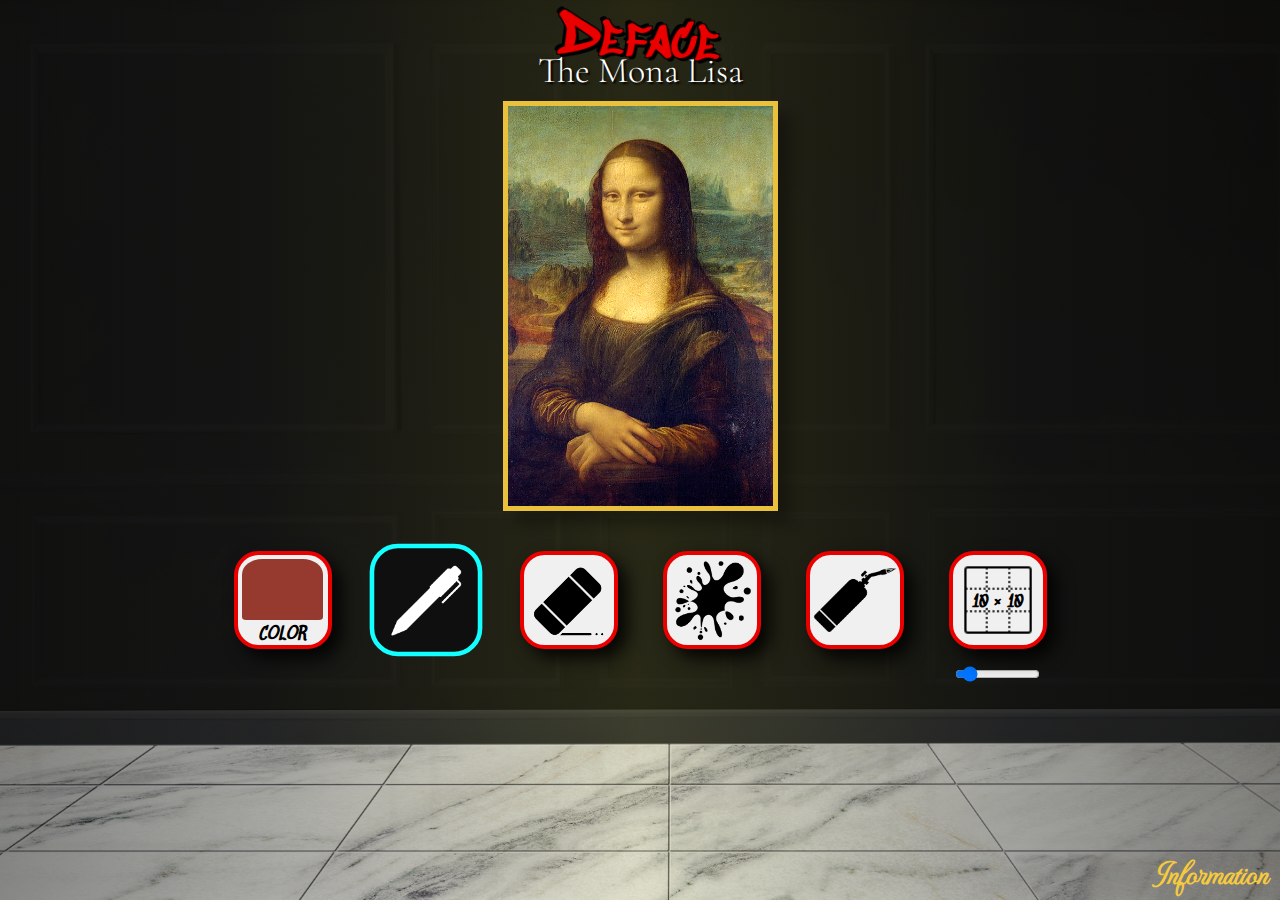
==== etch-a-sketch/index.html @ 290bf5e1 "adjust and restyle mona lisa and tool icons for responsivess" ====
<!DOCTYPE html>
<html lang="en">
<head>
    <meta charset="UTF-8">
    <meta http-equiv="X-UA-Compatible" content="IE=edge">
    <meta name="viewport" content="width=device-width, initial-scale=1.0">
    <title>Deface the Mona Lisa</title>
    <script src = "index.js" defer></script>
    <link rel="stylesheet" href="style.css">
    <link rel="preconnect" href="https://fonts.googleapis.com">
    <link rel="preconnect" href="https://fonts.gstatic.com" crossorigin>
    <link href="https://fonts.googleapis.com/css2?family=MonteCarlo&display=swap" rel="stylesheet">
    <link href="https://fonts.googleapis.com/css2?family=Cormorant+Garamond&family=MonteCarlo&display=swap" rel="stylesheet">
    <link href="https://fonts.googleapis.com/css2?family=Sedgwick+Ave+Display&display=swap" rel="stylesheet">
    <link href="https://fonts.googleapis.com/css2?family=Sedgwick+Ave&display=swap" rel="stylesheet">

</head>

<body>

   
        

    <div id="flex-container">
        
        <header>
            <p id="deface">Deface</p>
            <p id="mona-lisa-title">The Mona Lisa</p>
        </header>

        

            


            <div id="mona-lisa-container" draggable="false">

                <img id="mona-lisa" src="images/mona-lisa.jpg" draggable="false"/>

                <div id="grid" draggable="false"></div>

                <canvas id="canvas"></canvas>  

                <svg>

                    <filter id="wavy">

                        <feTurbulence 
                            x="0" 
                            y="0"
                            basefrequency="0.2"
                            numOctaves="4">
                        
                            <animate
                                attributeName="baseFrequency"
                                dur="30s"
                                values="0.02; 0.005; 0.02"
                                repeatCount="indefinite">
                            
                        </feTurbulence>

                            <feDisplacementMap in="SourceGraphic" scale="30">

                    </filter>

                </svg>

            </div>

            <div id="toolbox">

                <div id="swatch" class="button unselected">

                    <input type="color" id="color-picker" value="#963A2F"></input>

                    <div class="info">
                        <h2 id="hex">COLOR</h2>
                    </div>

                </div>

                <div id="pen-button" class="button selected">

                    <img id="pen" src="images/pen-icon.png">

                </div>

                <div id="eraser-button" class="button unselected">

                    <img id="eraser" src="images/eraser-black.png">

                </div>

                <div id="splatter-button" class="button unselected">

                    <img id="splatter" src="images/splash.png">

                </div>

                <div id="blowtorch-button" class="button unselected">

                    <img id="blowtorch" src="images/blowtorch-icon.png">

                </div>

               

                <div id="grid-options-container">

                    <div id="grid-button-wrapper" class="button unselected">

                        <img id="grid-button" src="images/grid-icon.png">

                        <p id="square-count"></p>

                    <!-- <h2>GRID OFF</h2> -->

                    </div>

                    <input type="range" id="slider" min="1" max="1000" value="100"></input> 

                </div>

            

            </div>

       

    </div>

    <div id="site-info-wrapper">

        <p id="site-info">Information</p>

    </div>
    
    
</body>

</html>
---- etch-a-sketch/style.css ----
@import url('https://fonts.googleapis.com/css2?family=MonteCarlo&display=swap');
@import url('https://fonts.googleapis.com/css2?family=Cormorant+Garamond&family=MonteCarlo&display=swap');

@font-face {
    font-family: 'a Attack Graffiti';
    src: url('fonts/aAttackGraffiti.eot');
    src: url('fonts/aAttackGraffiti.eot?#iefix') format('embedded-opentype'),
         url('fonts/aAttackGraffiti.woff2') format('woff2'),
         url('fonts/aAttackGraffiti.woff') format('woff'),
         url('fonts/aAttackGraffiti.ttf')  format('truetype'),
         url('fonts/aAttackGraffiti.svg#a Attack Graffiti') format('svg');
}

@import url('https://fonts.googleapis.com/css2?family=Sedgwick+Ave+Display&display=swap');

@import url('https://fonts.googleapis.com/css2?family=Sedgwick+Ave&display=swap');


html, body {
    width: 100%;
    height: 100%;
    margin: 0px;
    padding: 0px;
    background-image: linear-gradient(
        to right, 
        rgba(0, 0, 0, 0.4) 0%,
        rgba(0, 0, 0, 0.25) 20%, 
        rgba(241, 237, 0, 0.07) 50%,
        rgba(0, 0, 0, 0.25) 80%,
        rgba(0, 0, 0, 0.4) 100%),
        url("images/black-wall.jpg");
    background-repeat: no-repeat;
    background-size: cover;
    overflow: hidden;
}

#flex-container {
    display: flex;
    flex-direction: column;
    justify-content: space-between;
    align-items: center;
}

header {
    flex: 0 1 auto; 
}

#deface {
    position: relative;
    font-family: 'Sedgwick Ave Display', cursive;
    font-size: clamp(2.5em, 6vmin, 7vmin);
    margin: 4% auto -13.5% auto;
    text-align: center;
    z-index: 1;
    transform: rotate(3deg);
    color: #eb0000;
    text-shadow:
    3px 3px 0 rgb(0, 0, 0),
    -3px -3px 0 rgb(0, 0, 0),
     -1px -1px 0 rgb(0, 0, 0),
      1px -1px 0 rgb(0, 0, 0),
      -1px 1px 0 rgb(0, 0, 0),
       1px 1px 0 rgb(0, 0, 0);
 
}

#mona-lisa-title {
    position: relative;
    font-family: 'Cormorant Garamond', serif;
    font-size: clamp(2em, 4vmin, 5vmin);
    color: white;
    text-align: center;
    font-weight: 300;
    margin: 0 auto 0 auto;
    text-shadow: 2px 2px 2px black;
    z-index: 0;
}

#main-content {
    display: flex;
    justify-content: center;
    align-items: center;
    flex-wrap: wrap-reverse;
}

.button {
    position: relative;
    width: 10vmin;
    height: 10vmin;
    margin: 2.5vmin;
    border-radius: 25%;
    border: 4px solid #eb0000;
    background-color :rgb(240, 240, 240);
    background-image: url("https://www.transparenttextures.com/patterns/brick-wall.png");
    overflow: hidden;
}

.button:hover {
    scale: 1.15;
}

.unselected {
    box-shadow: 1vmin 1vmin 2vmin rgba(0, 0, 0, 0.9);
}

.selected {
    filter: invert(100%);
    scale: 1.15;
   
}



#swatch {
    display: flex;
    flex-direction: column;
    justify-content: space-between;
}



#swatch h1 {
    margin: 0;
}

#swatch h2 {
    margin: 0;
}

#swatch .info {
    text-align: center;
    font-family: 'Sedgwick Ave', cursive;
    font-size: 1.3vmin;
    font-weight: 600;
    
}

input[type="color"] {
    appearance: none;
    background: none;
    width: 94%;
    height: 84%;
    padding: 0;
    outline: none;
    -webkit-appearance: none;
    border: none;
    margin: auto auto 0 auto;

    
}

input[type="color"]::-webkit-color-swatch {
    border: 4px solid transparent;
    border-radius: 25% 25% 5% 5%;
    padding: 0;
}

input[type="color"]::-moz-color-swatch {
    border: 4px solid transparent;
    border-radius: 25% 25% 3% 3%;
    padding: 0;
}

#toolbox {
    display: flex;
    width: 100%;
    justify-content: center;
    align-items: flex-start;
    flex-wrap: wrap;
    margin: 1vmin;
}

#grid-options-container {
    display: flex;
    flex-direction: column;
    align-items: center;
}

.grid-icon {
    
}




#splatter, #blowtorch, #eraser, #pen {
    width: 100%;
    height: 100%;
}

#grid-button {
    width: 100%;
}

#grid-button-wrapper {
    position: relative;
}


/*.icon:hover {
    scale: 1.1;
    background: rgb(250, 250, 250);
} */

#square-count {
    position: absolute;
    font-family: 'Sedgwick Ave', cursive;
    font-size: 1.8vmin;
    font-weight: 600;
    color: black;
    top: 50%;
    left: 50%;
    transform: translate(-50%, -40%);  
    margin: 0;
    white-space: nowrap;
    pointer-events: none;
}

#grid-icon-wrapper h2 {
    position: absolute;
    color: black;
    top: 98%;
    left: 50%;
    transform: translate(-50%, -50%);  
    margin: 0;
    font-weight: normal;
    white-space: nowrap;
}

#slider {
    width: 60%;
    margin-top: -4%;
}

#mona-lisa-container {
    position: relative;
    
    max-width: 275px;
    min-width: 230px;
    
    height: auto;
    user-select: none;
    margin: 1vmin;
    
    box-shadow: .8em .8em .8em rgba(0, 0, 0, 0.3);
    overflow: hidden;
    box-sizing: border-box;
    --size: 77vh;
    --s: calc(var(--size) / 6);
    --bor: calc(var(--size) / 60);
    --boxShadow: calc(var(--size) / 10);
    --left: 50%;
    --right: 50%;
    --top: 50%;
    --bottom: 50%;
    cursor: var(--cursor);
}

#mona-lisa-canvas {
    position: absolute;
    top: 0;
    width: 100%;
    height: 100%;
}

canvas {
    position: fixed;
    left: 0;
    right: 0;
    top: 0;
    bottom: 0;
}

#mona-lisa {
    width: 100%;
    height: 100%;
    display: block;
    user-select: none;
    outline: 5px solid #d4af37;
    outline-offset: -5px;
    filter: brightness(110%);
}

#grid {
    position: absolute;
    top: 0;
    width: 100%;
    height: 100%;
    display: flex;
    flex-wrap: wrap;
    user-select: none;
}

.square {
   
    flex: 1 1 auto;
    border: 1px none rgba(0, 0, 0, 0.3);
    box-sizing: border-box;
    user-select: none;
    border-style: dashed;   
}

.circle {
    position: absolute;
    transform:translate(-50%, -50%);
    left: 49%;
    top: 50%;
    width: 108%;
    height: 106%;
    filter: url(#wavy) blur(.75px);
    overflow: hidden;
}

.circle:before,
.circle:after {
    content: "";
    position: absolute;
    left: var(--left);
    right: var(--right);
    top: var(--top);
    bottom: var(--bottom);
    border: var(--bor) solid rgb(249, 249, 255);
    border-radius: 50%;
    animation: burn 10s ease-in forwards;
}

@keyframes burn {
    0%   {
          left: var(--left);
          right: var(--right);
          top: var(--top);
          bottom: var(--bottom);
          border-radius: 50%;
    }
    70%  {left: 0px;
          right: 0px;
          border-radius: 40%;}
     90% {border-radius: 20%}
    100% {top: 0px;
          left: 0px;
          right: 0px;
          bottom: 0px;
          border-radius: 5%;
          border-width: calc(var(--bor)/2);
    }
}

#site-info-wrapper {
    position: absolute;
    display: block;
    right: 0;
    bottom: 0;
    font-family: 'MonteCarlo', cursive;
    color: #f5ca3e;
    font-size: 2.5vmax;
    font-weight: 600;
    width: auto;
    height: fit-content;
    
}

#site-info {
    margin: 0;
    padding-right: 1vw;
}

/*@keyframes burn {
    0%   {top: 0%;
          left: 0%;
          right: 100%; 
          bottom: 100%;
          border-radius: 50%;
    }
    50%  {
          top:  20%;
          left: 0%;
          right: 0%; 
          bottom: 20%;
          border-radius: 35%;
    }
    75%  {
          top:  0%;
          left: 0%;
          right: 0%; 
          bottom: 0%;
          border-radius: 25%;
    }
    99%  {border: var(--bor) solid rgb(249, 249, 255);}
    100% {
          border: var(--bor) solid rgba(249, 249, 255, 0);
          border-radius: 5%;}
}

*/

.circle:before {
    box-shadow: 0 0 var(--boxShadow) rgb(255, 72, 0), inset 0 0 var(--boxShadow) rgb(223, 0, 0);
    background: rgba(0, 0, 0, 0.77);
    
}

.circle:after {
    box-shadow: 0 0 calc(var(--bor)/2) rgb(255, 60, 0), inset 0 0 var(--bor) rgb(255, 176, 112);
    background-image: url(images/fire.png);
    background-repeat: no-repeat;
    background-size: 115%;
    background-position-x: 50%;
    background-position-y: 50%;
}

svg {
    width: 0;
    height: 0;
    display: block;
}
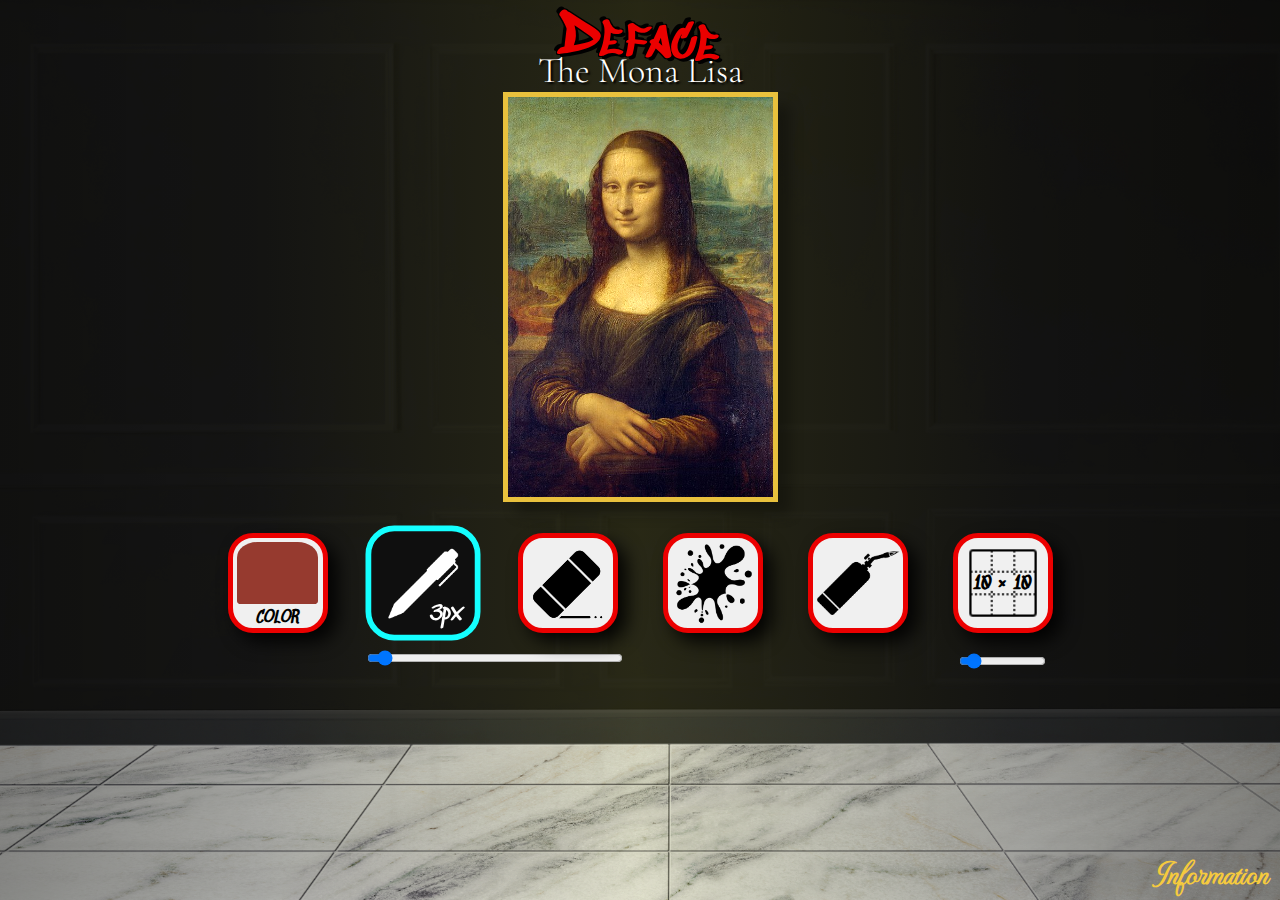
==== commit 1610a204: "add stroke width text and program slider" ====
--- a/etch-a-sketch/index.html
+++ b/etch-a-sketch/index.html
@@ -79,15 +79,23 @@
 
                 </div>
 
-                <div id="pen-button" class="button selected">
+                <div id="pen-and-eraser-container">
 
-                    <img id="pen" src="images/pen-icon.png">
+                    <div id = "pen-and-eraser-wrapper">
 
-                </div>
+                        <div id="pen-button" class="button selected">
+                            <img id="pen" src="images/pen-icon.png">
+                            <p id="pen-width-text"></p>
+                        </div>
 
-                <div id="eraser-button" class="button unselected">
+                        <div id="eraser-button" class="button unselected">
+                            <img id="eraser" src="images/eraser-black.png">
+                            <p id="eraser-width-text"></p>
+                        </div>
 
-                    <img id="eraser" src="images/eraser-black.png">
+                    </div>
+
+                    <input type="range" id="width-slider" class="slider" min="1" max="50" value="3"></input>
 
                 </div>
 
@@ -117,7 +125,7 @@
 
                     </div>
 
-                    <input type="range" id="slider" min="1" max="1000" value="100"></input> 
+                    <input type="range" id="grid-slider" class="slider" min="1" max="1000" value="100"></input> 
 
                 </div>
 
--- a/etch-a-sketch/style.css
+++ b/etch-a-sketch/style.css
@@ -32,6 +32,7 @@
     background-repeat: no-repeat;
     background-size: cover;
     overflow: hidden;
+    background-position: 0 50%;
 }
 
 #flex-container {
@@ -89,7 +90,7 @@
     height: 10vmin;
     margin: 2.5vmin;
     border-radius: 25%;
-    border: 4px solid #eb0000;
+    border: .6vmin solid #eb0000;
     background-color :rgb(240, 240, 240);
     background-image: url("https://www.transparenttextures.com/patterns/brick-wall.png");
     overflow: hidden;
@@ -130,9 +131,8 @@
 #swatch .info {
     text-align: center;
     font-family: 'Sedgwick Ave', cursive;
-    font-size: 1.3vmin;
+    font-size: 1.2vmin;
     font-weight: 600;
-    
 }
 
 input[type="color"] {
@@ -170,16 +170,56 @@
     margin: 1vmin;
 }
 
+#pen-and-eraser-container {
+    display: flex;
+    flex-direction: column;
+}
+
+#pen-and-eraser-wrapper {
+    display: flex;
+}
+
+#width-slider {
+    margin: -2% auto auto auto;
+    width: 88%;
+    display: none;
+}
+
+#pen-width-text {
+    position: absolute;
+    font-family: 'Sedgwick Ave', cursive;
+    font-size: 1.9vmin;
+    font-weight: 600;
+    color: black;
+    top: 80%;
+    left: 73%;
+    transform: translate(-50%, -50%);  
+    margin: 0;
+    white-space: nowrap;
+    pointer-events: none;
+    display: none;
+}
+
+#eraser-width-text {
+    position: absolute;
+    font-family: 'Sedgwick Ave', cursive;
+    font-size: 1.7vmin;
+    font-weight: 600;
+    color: black;
+    top: 80%;
+    left: 76%;
+    transform: translate(-50%, -50%);  
+    margin: 0;
+    white-space: nowrap;
+    pointer-events: none;
+    display: none;
+}
+
 #grid-options-container {
     display: flex;
     flex-direction: column;
     align-items: center;
 }
-
-.grid-icon {
-    
-}
-
 
 
 
@@ -205,12 +245,12 @@
 #square-count {
     position: absolute;
     font-family: 'Sedgwick Ave', cursive;
-    font-size: 1.8vmin;
+    font-size: 2vmin;
     font-weight: 600;
     color: black;
     top: 50%;
     left: 50%;
-    transform: translate(-50%, -40%);  
+    transform: translate(-50%, -50%);  
     margin: 0;
     white-space: nowrap;
     pointer-events: none;
@@ -227,24 +267,19 @@
     white-space: nowrap;
 }
 
-#slider {
+#grid-slider {
     width: 60%;
-    margin-top: -4%;
+    margin: -2% auto auto auto;
 }
 
 #mona-lisa-container {
     position: relative;
-    
     max-width: 275px;
     min-width: 230px;
-    
     height: auto;
     user-select: none;
-    margin: 1vmin;
-    
     box-shadow: .8em .8em .8em rgba(0, 0, 0, 0.3);
     overflow: hidden;
-    box-sizing: border-box;
     --size: 77vh;
     --s: calc(var(--size) / 6);
     --bor: calc(var(--size) / 60);
@@ -278,6 +313,7 @@
     user-select: none;
     outline: 5px solid #d4af37;
     outline-offset: -5px;
+    box-sizing: border-box;
     filter: brightness(110%);
 }
 
@@ -309,6 +345,7 @@
     height: 106%;
     filter: url(#wavy) blur(.75px);
     overflow: hidden;
+    z-index: 2;
 }
 
 .circle:before,
@@ -415,3 +452,28 @@
 }
 
 
+@media (max-width: 480px) {
+    
+    .button {
+        position: relative;
+        width: 13vmin;
+        height: 13vmin;
+    }
+
+    #pen-width-text {
+        font-size: 2.5vmin;
+        top: 80%;
+        left: 72%;
+    }
+
+    #eraser-width-text {
+        font-size: 2.3vmin;
+        top: 80%;
+        left: 75%;
+    }
+
+   #square-count {
+        font-size: 2.5vmin;
+    }
+
+}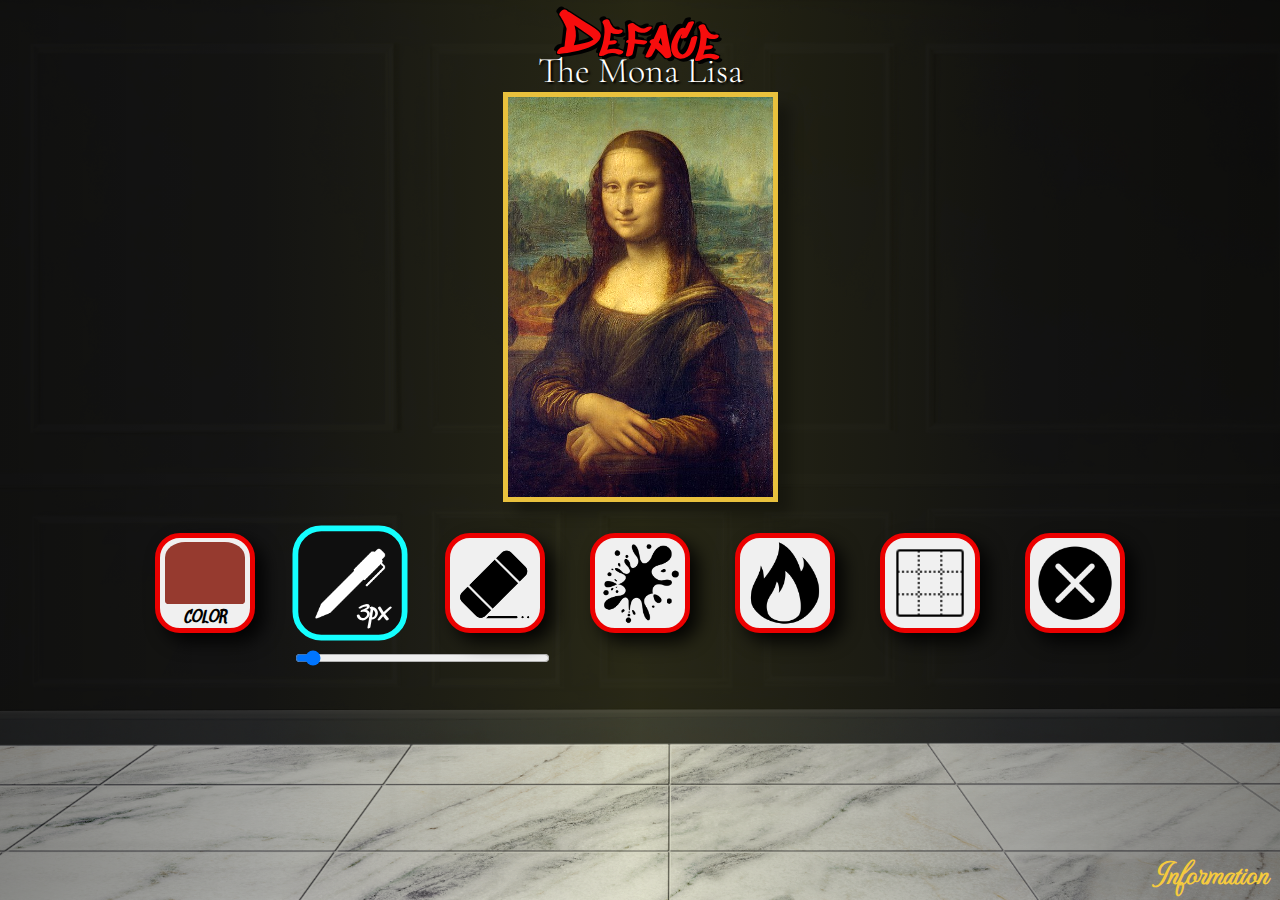
==== commit 3d18b287: "re-style buttons and cursors, add reset button" ====
--- a/etch-a-sketch/index.html
+++ b/etch-a-sketch/index.html
@@ -27,11 +27,6 @@
             <p id="deface">Deface</p>
             <p id="mona-lisa-title">The Mona Lisa</p>
         </header>
-
-        
-
-            
-
 
             <div id="mona-lisa-container" draggable="false">
 
@@ -107,17 +102,17 @@
 
                 <div id="blowtorch-button" class="button unselected">
 
-                    <img id="blowtorch" src="images/blowtorch-icon.png">
+                    <img id="blowtorch" src="images/fire-icon.png">
 
                 </div>
-
-               
 
                 <div id="grid-options-container">
 
                     <div id="grid-button-wrapper" class="button unselected">
+                        
+                        <img id="grid-button" src="images/grid-icon.png">
 
-                        <img id="grid-button" src="images/grid-icon.png">
+                        <img id="grid-button-off" src="images/grid-icon-off.png">
 
                         <p id="square-count"></p>
 
@@ -126,6 +121,12 @@
                     </div>
 
                     <input type="range" id="grid-slider" class="slider" min="1" max="1000" value="100"></input> 
+
+                </div>
+
+                <div id="clear-canvas-button" class="button unselected">
+
+                    <img id="clear" src="images/clear.png">
 
                 </div>
 
--- a/etch-a-sketch/style.css
+++ b/etch-a-sketch/style.css
@@ -54,14 +54,14 @@
     text-align: center;
     z-index: 1;
     transform: rotate(3deg);
-    color: #eb0000;
+    color: #f70d0d;
     text-shadow:
-    3px 3px 0 rgb(0, 0, 0),
-    -3px -3px 0 rgb(0, 0, 0),
-     -1px -1px 0 rgb(0, 0, 0),
-      1px -1px 0 rgb(0, 0, 0),
-      -1px 1px 0 rgb(0, 0, 0),
-       1px 1px 0 rgb(0, 0, 0);
+        3px 3px 0 rgb(0, 0, 0),
+        -3px -3px 0 rgb(0, 0, 0),
+        -1px -1px 0 rgb(0, 0, 0),
+        1px -1px 0 rgb(0, 0, 0),
+        -1px 1px 0 rgb(0, 0, 0),
+        1px 1px 0 rgb(0, 0, 0);
  
 }
 
@@ -223,12 +223,17 @@
 
 
 
-#splatter, #blowtorch, #eraser, #pen {
+#splatter, #blowtorch, #eraser, #pen, #clear {
     width: 100%;
     height: 100%;
 }
 
 #grid-button {
+    width: 100%;
+    display: none;
+}
+
+#grid-button-off {
     width: 100%;
 }
 
@@ -244,11 +249,12 @@
 
 #square-count {
     position: absolute;
+    display: none;
     font-family: 'Sedgwick Ave', cursive;
-    font-size: 2vmin;
+    font-size: 1.8vmin;
     font-weight: 600;
     color: black;
-    top: 50%;
+    top: 51%;
     left: 50%;
     transform: translate(-50%, -50%);  
     margin: 0;
@@ -268,7 +274,8 @@
 }
 
 #grid-slider {
-    width: 60%;
+    display: none;
+    width: 65%;
     margin: -2% auto auto auto;
 }
 
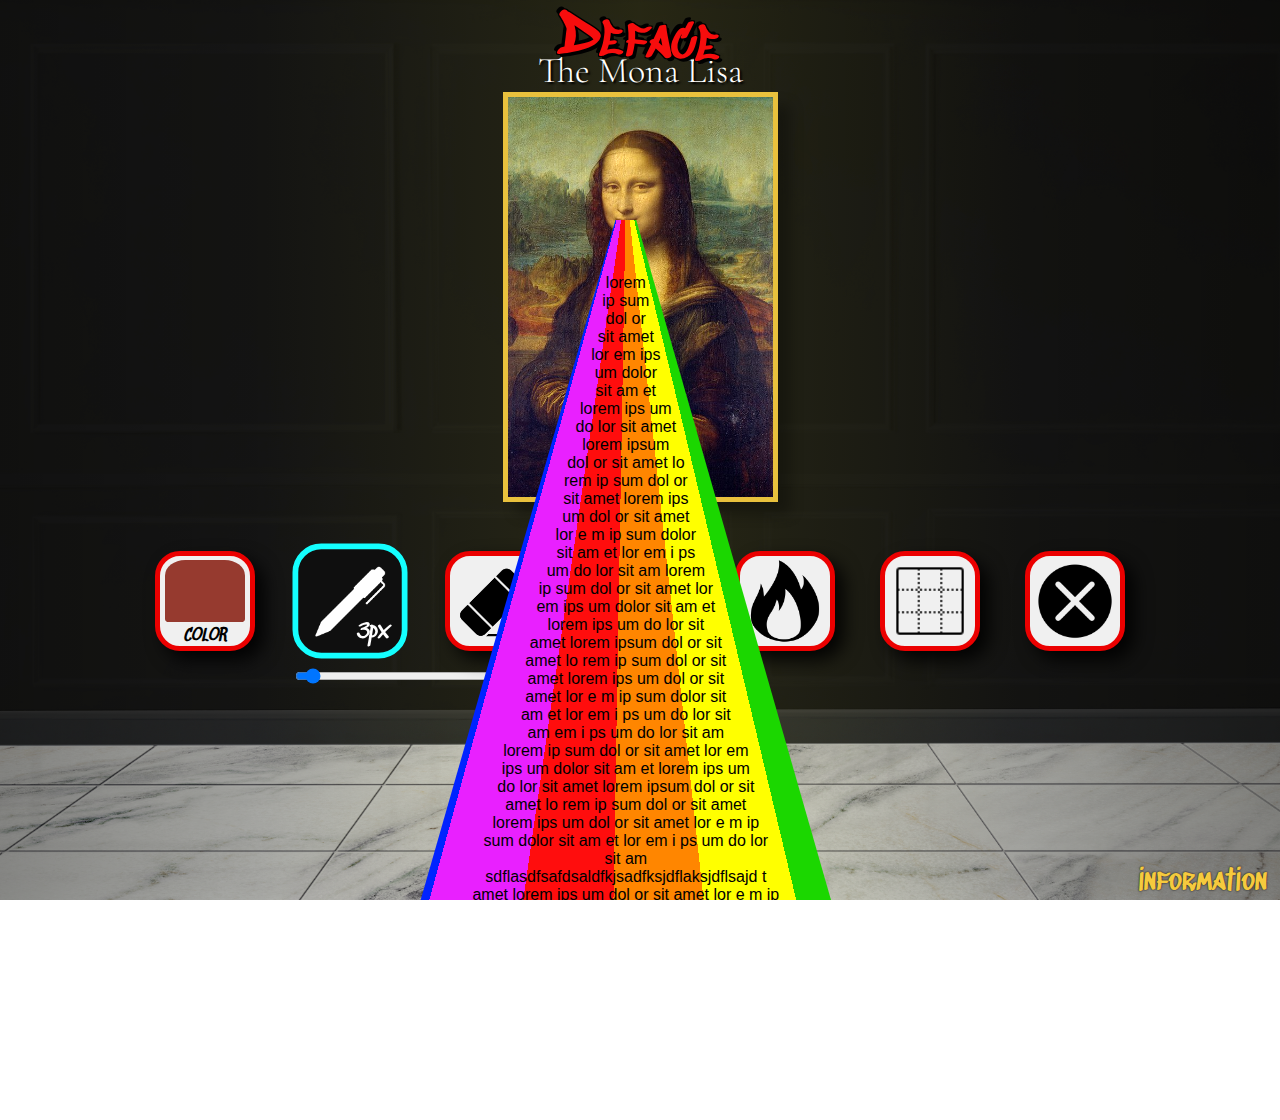
==== commit edfce08b: "begin adding rainbow puke credit modal" ====
--- a/etch-a-sketch/index.html
+++ b/etch-a-sketch/index.html
@@ -59,6 +59,17 @@
                     </filter>
 
                 </svg>
+
+                <div id="credit-bubble-wrapper">
+
+                    <div id="left"></div>
+                    <div id="right"></div>
+
+                    <div id="credit-text">
+                        lorem ip sum dol or sit amet lor em ips um dolor sit am et lorem ips um do lor sit amet lorem ipsum dol or sit amet lo rem ip sum dol or sit amet lorem ips um dol or sit amet lor e m ip sum dolor sit am et lor em i ps um do lor sit am lorem ip sum dol or sit amet lor em ips um dolor sit am et lorem ips um do lor sit amet lorem ipsum dol or sit amet lo rem ip sum dol or sit amet lorem ips um dol or sit amet lor e m ip sum dolor sit am et lor em i ps um do lor sit am em i ps um do lor sit am lorem ip sum dol or sit amet lor em ips um dolor sit am et lorem ips um do lor sit amet lorem ipsum dol or sit amet lo rem ip sum dol or sit amet lorem ips um dol or sit amet lor e m ip sum dolor sit am et lor em i ps um do lor sit am sdflasdfsafdsaldfkjsadfksjdflaksjdflsajd t amet lorem ips um dol or sit amet lor e m ip
+                    </div>
+                    
+                </div>
 
             </div>
 
@@ -124,10 +135,12 @@
 
                 </div>
 
-                <div id="clear-canvas-button" class="button unselected">
-
-                    <img id="clear" src="images/clear.png">
-
+                <div id="reset-button-container">
+                    <span id="tooltip">RESET ALL?</span>
+                    <div id="reset-button" class="button unselected">
+                        <img id="reset" src="images/reset.png">
+                    </div>
+                    
                 </div>
 
             
@@ -140,9 +153,11 @@
 
     <div id="site-info-wrapper">
 
-        <p id="site-info">Information</p>
+        <p id="site-info">information</p>
 
     </div>
+
+    
     
     
 </body>
--- a/etch-a-sketch/style.css
+++ b/etch-a-sketch/style.css
@@ -93,7 +93,6 @@
     border: .6vmin solid #eb0000;
     background-color :rgb(240, 240, 240);
     background-image: url("https://www.transparenttextures.com/patterns/brick-wall.png");
-    overflow: hidden;
 }
 
 .button:hover {
@@ -167,7 +166,7 @@
     justify-content: center;
     align-items: flex-start;
     flex-wrap: wrap;
-    margin: 1vmin;
+    margin: 3vmin 1vmin 0 1vmin;
 }
 
 #pen-and-eraser-container {
@@ -223,7 +222,7 @@
 
 
 
-#splatter, #blowtorch, #eraser, #pen, #clear {
+#splatter, #blowtorch, #eraser, #pen, #reset {
     width: 100%;
     height: 100%;
 }
@@ -279,6 +278,47 @@
     margin: -2% auto auto auto;
 }
 
+#reset-button-container {
+    display: flex;
+    flex-direction: column;
+    justify-content: flex-start;
+    align-items: center;
+}
+
+#tooltip {
+    display: none;
+    position: relative;
+    background-color :#d4af37;
+    text-align: center;
+    width: 80%;
+    font-family: 'Cormorant Garamond', serif;
+    font-size: .8em;
+    font-weight: 500;
+    border-radius: 2%;
+    color: white;
+    padding: 2%;
+    z-index: 1;
+    margin-bottom: -3%;
+    animation: bounce-in .2s forwards;
+}
+
+@keyframes bounce-in {
+    0%{transform: scale(0%)}
+    80%{transform: scale(110%);}
+    100%{transform: scale(100%);}
+}
+
+#tooltip::after {
+    position: absolute;
+    content: " ";
+    top: 100%; /* At the bottom of the tooltip */
+    left: 50%;
+    margin-left: -5px;
+    border-width: 5px;
+    border-style: solid;
+    border-color: #d4af37 transparent transparent transparent;
+  }
+
 #mona-lisa-container {
     position: relative;
     max-width: 275px;
@@ -286,7 +326,7 @@
     height: auto;
     user-select: none;
     box-shadow: .8em .8em .8em rgba(0, 0, 0, 0.3);
-    overflow: hidden;
+    /*overflow: hidden;*/
     --size: 77vh;
     --s: calc(var(--size) / 6);
     --bor: calc(var(--size) / 60);
@@ -335,7 +375,6 @@
 }
 
 .square {
-   
     flex: 1 1 auto;
     border: 1px none rgba(0, 0, 0, 0.3);
     box-sizing: border-box;
@@ -394,10 +433,10 @@
     display: block;
     right: 0;
     bottom: 0;
-    font-family: 'MonteCarlo', cursive;
+    font-family: 'Sedgwick Ave Display', cursive;
     color: #f5ca3e;
-    font-size: 2.5vmax;
-    font-weight: 600;
+    font-size: 2.3vmax;
+    text-shadow: 0 0 2px black;
     width: auto;
     height: fit-content;
     
@@ -406,6 +445,62 @@
 #site-info {
     margin: 0;
     padding-right: 1vw;
+}
+
+#credit-bubble-wrapper {
+    
+    position: absolute;
+    left: -30.15%;
+    top: 31.3%;
+    width: 150%;
+    height: auto;
+    z-index: 2;
+}
+
+#credit-bubble {
+    /*left: 2%;
+    top: 31.5%;
+    -webkit-shape-inside: polygon(40% 0%,47% 0%,100% 100%,0% 100%);
+    -webkit-clip-path: polygon(40% 0%,47% 0%,100% 100%,0% 100%);
+    background: white;
+    float: right;*/
+    
+    
+}
+
+#left, #right {
+    height: 100vh;
+    width: 48%;
+    background-color: transparent;
+}
+
+#left {
+    shape-outside: polygon(0% 0%, 100% 0%, 0% 100%, 0% 100%);
+    clip-path: polygon(0% 0%, 100% 0%, 0% 100%, 0% 100%);
+    float: left;
+  }
+  
+#right {
+    shape-outside: polygon(0% 0%, 100% 0%, 100% 100%);
+    clip-path: polygon(0% 0%, 100% 0%, 100% 100%);
+    float: right;
+  }
+
+#credit-text {
+    background: repeating-conic-gradient(from 145deg at 50% -5%, #E920FF 0% 2%, #0023FF 2% 4%, #1BD700 4% 6%, #FFFF00 6% 8%, #FF8600 8% 10%, #FF0D0D 10% 12%);
+    font-family: arial;
+    text-align: center;
+    clip-path: polygon(47.5% 0%, 52.5% 0%, 100% 100%, 0% 100%);
+
+    
+    
+}
+
+
+     
+
+#credit-bubble::after {
+ 
 }
 
 /*@keyframes burn {
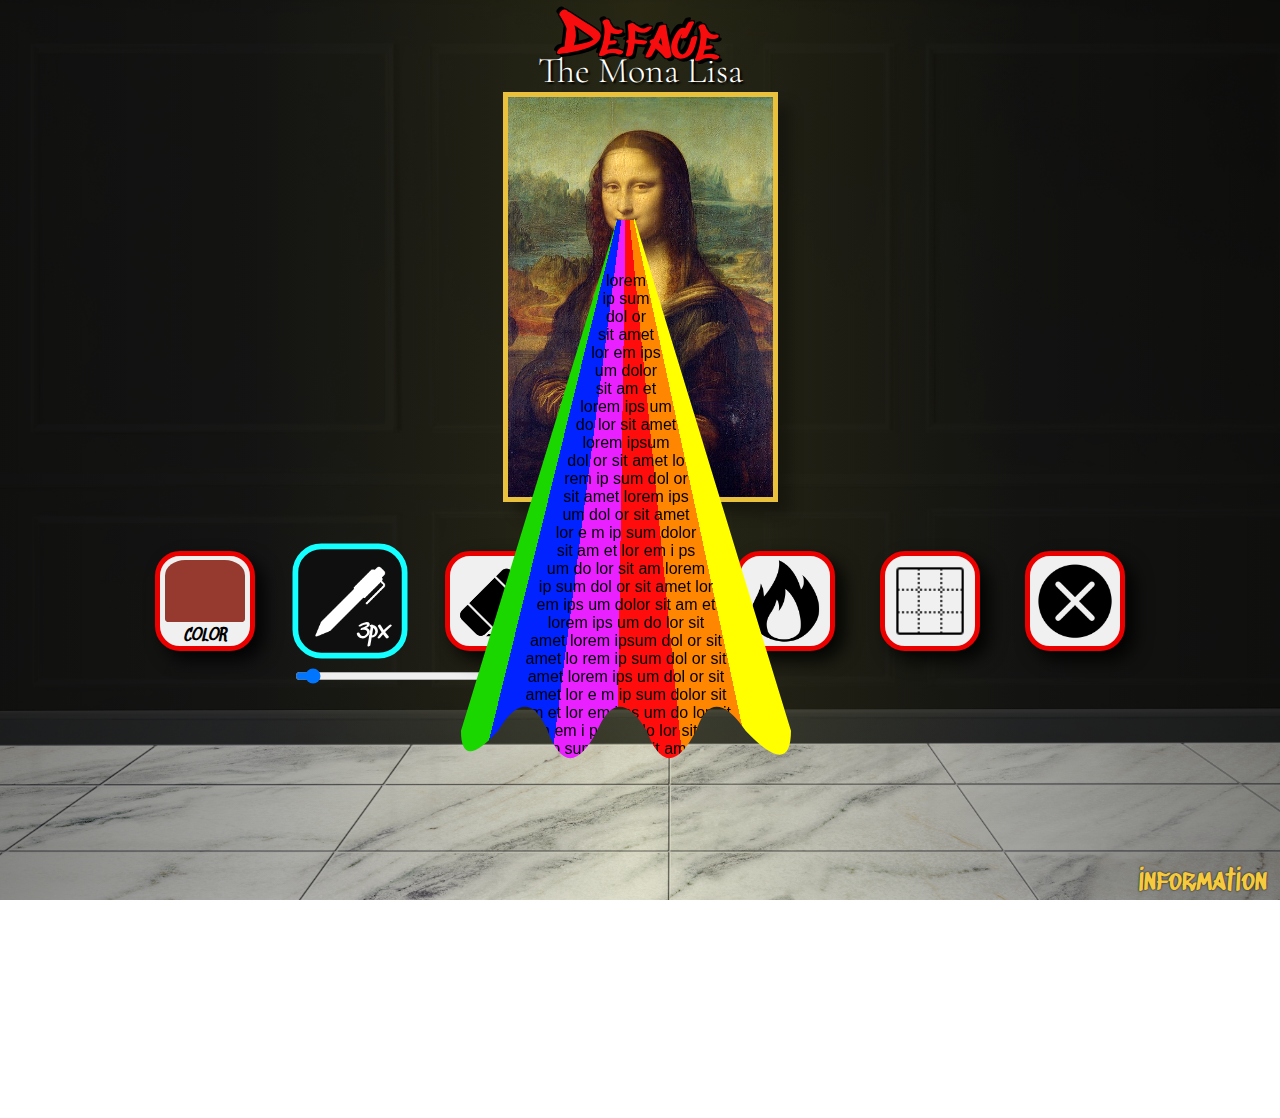
==== commit ba4e7e79: "continue designing vomit modal" ====
--- a/etch-a-sketch/index.html
+++ b/etch-a-sketch/index.html
@@ -62,13 +62,74 @@
 
                 <div id="credit-bubble-wrapper">
 
+                           
+
                     <div id="left"></div>
                     <div id="right"></div>
 
-                    <div id="credit-text">
+                    
+
+                    <div class="credit-text">
                         lorem ip sum dol or sit amet lor em ips um dolor sit am et lorem ips um do lor sit amet lorem ipsum dol or sit amet lo rem ip sum dol or sit amet lorem ips um dol or sit amet lor e m ip sum dolor sit am et lor em i ps um do lor sit am lorem ip sum dol or sit amet lor em ips um dolor sit am et lorem ips um do lor sit amet lorem ipsum dol or sit amet lo rem ip sum dol or sit amet lorem ips um dol or sit amet lor e m ip sum dolor sit am et lor em i ps um do lor sit am em i ps um do lor sit am lorem ip sum dol or sit amet lor em ips um dolor sit am et lorem ips um do lor sit amet lorem ipsum dol or sit amet lo rem ip sum dol or sit amet lorem ips um dol or sit amet lor e m ip sum dolor sit am et lor em i ps um do lor sit am sdflasdfsafdsaldfkjsadfksjdflaksjdflsajd t amet lorem ips um dol or sit amet lor e m ip
                     </div>
+
+
+                    <svg id="svg-clip" viewBox="0 0 100 100" preserveAspectRatio="none">    
+                        
+                        <defs>
+                        
+                          <!--  <clipPath id="wavy">
+                        
+                                
+                                
+
+                            </clipPath> -->
+
+                            <clipPath id="myClip" clipPathUnits="objectBoundingBox" >
+                                <!--<polygon points=".475,0 .525,0 1,1 0,1"/>-->
+                                
+                                 <!--
+                                <path fill="#ffffff" stroke="red" d=
+                                "M 198 0 
+                                L 35 400 
+                                q 15 20 30 0 
+                                q 15 -20 30 0 
+                                q 15 20 30 0 
+                                q 15 -20 30 0 
+                                q 15 20 30 0 
+                                q 15 -20 30 0 
+                                q 15 20 30 0 
+                                q 15 -20 30 0 
+                                q 15 20 29 0 
+                                L 215 0 z"></path>-->
+
+                                <path fill="#ffffff" stroke="red" d=
+                                "M .48 0 
+                                L .1 .75 
+                                q  0 .06 .09 0 
+                                q .07 -.07 .12 0
+                                q .05 .08 .12 0 
+                                q .05 -.07 .12 0
+                                q .05 .08 .12 0 
+                                q .04 -.07 .12 0 
+                                q .11 .07 .11 0
                     
+                                L .52 0 z"></path>
+
+
+
+                            
+                                
+                            </clipPath>
+
+
+                            
+
+
+                        </defs>
+
+                    </svg>       
+
                 </div>
 
             </div>
--- a/etch-a-sketch/style.css
+++ b/etch-a-sketch/style.css
@@ -439,7 +439,6 @@
     text-shadow: 0 0 2px black;
     width: auto;
     height: fit-content;
-    
 }
 
 #site-info {
@@ -448,24 +447,14 @@
 }
 
 #credit-bubble-wrapper {
-    
-    position: absolute;
-    left: -30.15%;
-    top: 31.3%;
+    position: absolute;
+    left: -30.1%;
+    top: 30.8%;
     width: 150%;
     height: auto;
     z-index: 2;
-}
-
-#credit-bubble {
-    /*left: 2%;
-    top: 31.5%;
-    -webkit-shape-inside: polygon(40% 0%,47% 0%,100% 100%,0% 100%);
-    -webkit-clip-path: polygon(40% 0%,47% 0%,100% 100%,0% 100%);
-    background: white;
-    float: right;*/
-    
-    
+    clip-path: url(#wavy);
+
 }
 
 #left, #right {
@@ -478,7 +467,7 @@
     shape-outside: polygon(0% 0%, 100% 0%, 0% 100%, 0% 100%);
     clip-path: polygon(0% 0%, 100% 0%, 0% 100%, 0% 100%);
     float: left;
-  }
+}
   
 #right {
     shape-outside: polygon(0% 0%, 100% 0%, 100% 100%);
@@ -486,22 +475,33 @@
     float: right;
   }
 
-#credit-text {
-    background: repeating-conic-gradient(from 145deg at 50% -5%, #E920FF 0% 2%, #0023FF 2% 4%, #1BD700 4% 6%, #FFFF00 6% 8%, #FF8600 8% 10%, #FF0D0D 10% 12%);
+.credit-text {
+    background: repeating-conic-gradient(from 142deg at 50% -5%, #E920FF 0% 1.8%, #0023FF 1.8% 3.6%, #1BD700 3.6% 5.4%, #FFFF00 5.4% 7.2%, #FF8600 7.2% 9%, #FF0D0D 9% 10.8%);
     font-family: arial;
     text-align: center;
-    clip-path: polygon(47.5% 0%, 52.5% 0%, 100% 100%, 0% 100%);
-
+    clip-path: url(#myClip);
+    width: 100%;
+    -webkit-mask: radial-gradient(70% 10% at center top, transparent 10px, black 10px);
+    -webkit-mask-repeat:no-repeat;
+
+
+          
     
-    
-}
-
-
-     
-
-#credit-bubble::after {
- 
-}
+}
+
+#svg-clip {
+    z-index: 4;
+    position: absolute;
+    top: 0;
+    left: 20%;
+    content: "";
+    width: 100%;
+    height: auto;
+}
+
+
+
+
 
 /*@keyframes burn {
     0%   {top: 0%;
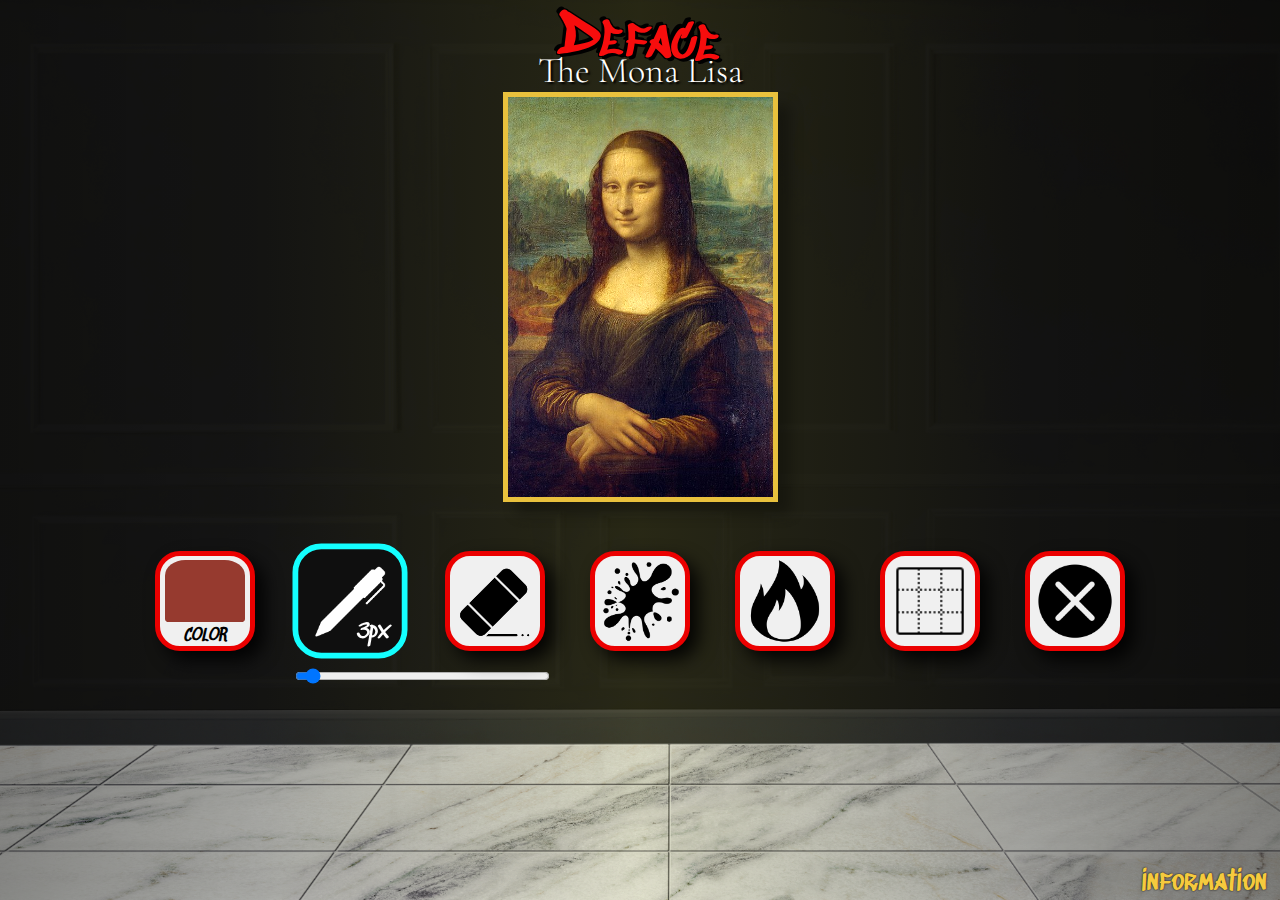
==== commit f4621ce7: "finish designing vomit modal and related logic" ====
--- a/etch-a-sketch/index.html
+++ b/etch-a-sketch/index.html
@@ -18,7 +18,7 @@
 
 <body>
 
-   
+
         
 
     <div id="flex-container">
@@ -31,6 +31,8 @@
             <div id="mona-lisa-container" draggable="false">
 
                 <img id="mona-lisa" src="images/mona-lisa.jpg" draggable="false"/>
+
+                    <img id="sunglasses" src="images/sunglasses.png">
 
                 <div id="grid" draggable="false"></div>
 
@@ -60,76 +62,39 @@
 
                 </svg>
 
-                <div id="credit-bubble-wrapper">
-
-                           
-
-                    <div id="left"></div>
-                    <div id="right"></div>
+                <div id="info-wrapper">
 
                     
+                           
+                        <div id="left"></div>
+                        <div id="right"></div>
 
-                    <div class="credit-text">
-                        lorem ip sum dol or sit amet lor em ips um dolor sit am et lorem ips um do lor sit amet lorem ipsum dol or sit amet lo rem ip sum dol or sit amet lorem ips um dol or sit amet lor e m ip sum dolor sit am et lor em i ps um do lor sit am lorem ip sum dol or sit amet lor em ips um dolor sit am et lorem ips um do lor sit amet lorem ipsum dol or sit amet lo rem ip sum dol or sit amet lorem ips um dol or sit amet lor e m ip sum dolor sit am et lor em i ps um do lor sit am em i ps um do lor sit am lorem ip sum dol or sit amet lor em ips um dolor sit am et lorem ips um do lor sit amet lorem ipsum dol or sit amet lo rem ip sum dol or sit amet lorem ips um dol or sit amet lor e m ip sum dolor sit am et lor em i ps um do lor sit am sdflasdfsafdsaldfkjsadfksjdflaksjdflsajd t amet lorem ips um dol or sit amet lor e m ip
-                    </div>
+                        <div class="info-text">
+                            <h2>CREATED BY <a href="mailto:cmefron@gmail.com">CHARLIE EFRON</a></h2>
+                            <p>
+                                <a href="https://thenounproject.com/captainbuggy0/" target="_blank">Pens</a> by Uswa KDT @ Noun Project. <a href="https://thenounproject.com/icon/eraser-tool-2034868/" target="_blank">Eraser</a> by ProSymbols @ Noun Project. <a href="https://thenounproject.com/icon/splash-4852554/" target="_blank">Splash</a> by ima @ Noun Project. <a href="https://thenounproject.com/icon/fire-203607/" target="_blank">Fire</a> by Pablo Artree @ Noun Project. <a href="https://icons8.com/icon/58298/grid-3" target="_blank">Grid</a> by Icons 8. <a href="https://thenounproject.com/icon/erase-401727/" target="_blank">Erase</a> by Ralf Schmitzer @ Noun Project. <a href="https://pngtree.com/freepng/textured-fire-creative-flame_5368399.html" target="_blank">Fire</a> by 七七的7 @ Pngtree. <a href="https://thenounproject.com/icon/paint-bucket-4809247/" target="_blank">Paint bucket</a> by Muhammat Sukirman @ Noun Project. <a href="https://thenounproject.com/icon/blowtorch-2786213/" target="_blank">Blowtorch</a> by Scribble.liners @ Noun Project. <a href="https://thenounproject.com/icon/square-1191375/" target="_blank">Square</a> by StudioPAF @ Noun Project. <a href="https://www.freepik.com/free-photo/black-wall-mockup-with-marble-floor_15851558.htm#query=marble%20floor%20black%20wall%20mockup&position=1&from_view=search&track=ais" target="_blank">Black wall</a> by rawpixel.com @ Freepik. <a href="https://thenounproject.com/icon/sunglasses-2188207/" target="_blank">Sunglasses</a> by Zach Bogart @ Noun Project. <b>Mona Lisa</b> by Leonardo da Vinci.<br><br><br><br><br><br><br><br><br><br><br><br><br><br><br><br>
+                            </p>
+                        </div>
 
-
-                    <svg id="svg-clip" viewBox="0 0 100 100" preserveAspectRatio="none">    
-                        
-                        <defs>
-                        
-                          <!--  <clipPath id="wavy">
-                        
-                                
-                                
-
-                            </clipPath> -->
-
-                            <clipPath id="myClip" clipPathUnits="objectBoundingBox" >
-                                <!--<polygon points=".475,0 .525,0 1,1 0,1"/>-->
-                                
-                                 <!--
-                                <path fill="#ffffff" stroke="red" d=
-                                "M 198 0 
-                                L 35 400 
-                                q 15 20 30 0 
-                                q 15 -20 30 0 
-                                q 15 20 30 0 
-                                q 15 -20 30 0 
-                                q 15 20 30 0 
-                                q 15 -20 30 0 
-                                q 15 20 30 0 
-                                q 15 -20 30 0 
-                                q 15 20 29 0 
-                                L 215 0 z"></path>-->
-
-                                <path fill="#ffffff" stroke="red" d=
-                                "M .48 0 
-                                L .1 .75 
-                                q  0 .06 .09 0 
-                                q .07 -.07 .12 0
-                                q .05 .08 .12 0 
-                                q .05 -.07 .12 0
-                                q .05 .08 .12 0 
-                                q .04 -.07 .12 0 
-                                q .11 .07 .11 0
-                    
-                                L .52 0 z"></path>
-
-
-
-                            
-                                
-                            </clipPath>
-
-
-                            
-
-
-                        </defs>
-
-                    </svg>       
-
+                        <svg id="svg-clip" viewBox="0 0 100 100" preserveAspectRatio="none">    
+                            <defs>
+                                <clipPath id="myClip" clipPathUnits="objectBoundingBox">
+                                    <path stroke-linejoin="round" d=
+                                       "M .48 0 
+                                        L .1 .75 
+                                        q  0 .06 .09 0 
+                                        q .07 -.07 .12 0
+                                        q .05 .08 .12 0 
+                                        q .05 -.07 .12 0
+                                        q .05 .08 .12 0 
+                                        q .04 -.07 .12 0 
+                                        q .11 .07 .11 0
+                                        L .52 0 z">
+                                    </path>
+                                </clipPath>
+                            </defs>
+                        </svg> 
+                      
                 </div>
 
             </div>
@@ -197,7 +162,7 @@
                 </div>
 
                 <div id="reset-button-container">
-                    <span id="tooltip">RESET ALL?</span>
+                    <span id="tooltip">CLEAR ALL?</span>
                     <div id="reset-button" class="button unselected">
                         <img id="reset" src="images/reset.png">
                     </div>
@@ -214,7 +179,9 @@
 
     <div id="site-info-wrapper">
 
-        <p id="site-info">information</p>
+        <div id="info-background"></div>
+
+        <p id="site-info" onCli>information</p>
 
     </div>
 
--- a/etch-a-sketch/style.css
+++ b/etch-a-sketch/style.css
@@ -321,12 +321,13 @@
 
 #mona-lisa-container {
     position: relative;
+    z-index: 3;
     max-width: 275px;
     min-width: 230px;
     height: auto;
     user-select: none;
     box-shadow: .8em .8em .8em rgba(0, 0, 0, 0.3);
-    /*overflow: hidden;*/
+    overflow: hidden;
     --size: 77vh;
     --s: calc(var(--size) / 6);
     --bor: calc(var(--size) / 60);
@@ -435,7 +436,7 @@
     bottom: 0;
     font-family: 'Sedgwick Ave Display', cursive;
     color: #f5ca3e;
-    font-size: 2.3vmax;
+    font-size: 2.2vmax;
     text-shadow: 0 0 2px black;
     width: auto;
     height: fit-content;
@@ -444,22 +445,41 @@
 #site-info {
     margin: 0;
     padding-right: 1vw;
-}
-
-#credit-bubble-wrapper {
-    position: absolute;
+    cursor: pointer;
+}
+
+#site-info:hover{
+    transform: scale(1.05);
+}
+
+#info-wrapper {
+    position: absolute;
+    display: none;
     left: -30.1%;
-    top: 30.8%;
+    top: 27.2%;
     width: 150%;
     height: auto;
     z-index: 2;
-    clip-path: url(#wavy);
-
-}
+    clip-path: inset(0 0 100% 0);
+    cursor: auto;
+}
+
+.reveal {
+    animation: 2.5s .3s wipe-in-down forwards;
+}
+
+@keyframes wipe-in-down {
+    from {
+      clip-path: inset(0 0 100% 0);
+    }
+    to {
+      clip-path: inset(0 0 0 0);
+    }
+  }
 
 #left, #right {
-    height: 100vh;
-    width: 48%;
+    height: 90vh;
+    width: 50%;
     background-color: transparent;
 }
 
@@ -475,31 +495,60 @@
     float: right;
   }
 
-.credit-text {
+.info-text {
     background: repeating-conic-gradient(from 142deg at 50% -5%, #E920FF 0% 1.8%, #0023FF 1.8% 3.6%, #1BD700 3.6% 5.4%, #FFFF00 5.4% 7.2%, #FF8600 7.2% 9%, #FF0D0D 9% 10.8%);
-    font-family: arial;
+    font-family: 'Courier New', monospace;; 
+    font-weight: 500;
+    color: #ffffff;
+    text-shadow: 0px 0px 3px black;
     text-align: center;
+    font-size: .75em;
     clip-path: url(#myClip);
     width: 100%;
     -webkit-mask: radial-gradient(70% 10% at center top, transparent 10px, black 10px);
-    -webkit-mask-repeat:no-repeat;
-
-
-          
-    
-}
-
-#svg-clip {
-    z-index: 4;
-    position: absolute;
+    -webkit-mask-repeat: no-repeat;
+    margin-top: 0;
+}
+
+.info-text a {
+        color: #ffffff;
+        font-weight: bold;
+}
+
+h2 {
+    margin-bottom: 3%;
+}
+
+#info-background {
+    position: fixed;
     top: 0;
-    left: 20%;
-    content: "";
-    width: 100%;
-    height: auto;
-}
-
-
+    left: 0;
+    z-index: 2;
+    display: none;
+    width: 100%;
+    height: 100%;
+    background: rgba(0,0,0,0.75);
+    opacity: 0;
+    animation: display-info .6s forwards;
+}
+
+@keyframes display-info {
+    to {opacity: 1;}
+}
+
+#sunglasses {
+    position: absolute;
+    top: 21.5%;
+    left: 33%;
+    width: 23%;
+    display: none;
+    animation: sunglasses-drop .6s forwards;
+}
+
+@keyframes sunglasses-drop {
+    from {top: 13%;}
+    to {top: 21.5%};
+}
 
 
 
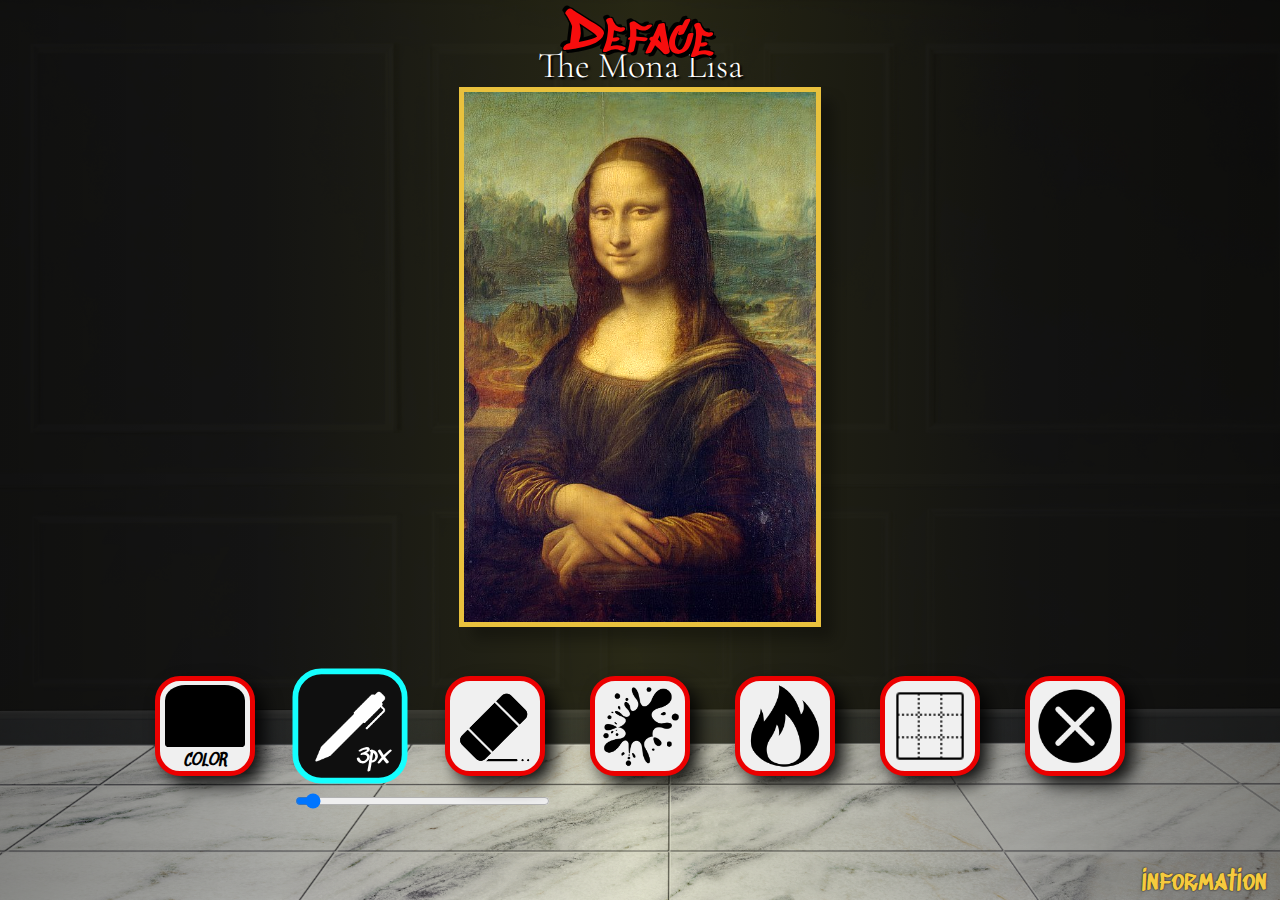
==== commit d65776cd: "edit CSS for responsiveness and begin simplifying button activation logic" ====
--- a/etch-a-sketch/index.html
+++ b/etch-a-sketch/index.html
@@ -103,7 +103,7 @@
 
                 <div id="swatch" class="button unselected">
 
-                    <input type="color" id="color-picker" value="#963A2F"></input>
+                    <input type="color" id="color-picker" value="#000000"></input>
 
                     <div class="info">
                         <h2 id="hex">COLOR</h2>
--- a/etch-a-sketch/style.css
+++ b/etch-a-sketch/style.css
@@ -40,6 +40,8 @@
     flex-direction: column;
     justify-content: space-between;
     align-items: center;
+    max-height: 95vh;
+    min-height: 75%;
 }
 
 header {
@@ -49,7 +51,7 @@
 #deface {
     position: relative;
     font-family: 'Sedgwick Ave Display', cursive;
-    font-size: clamp(2.5em, 6vmin, 7vmin);
+    font-size: clamp(2.5em, 5.6vmin, 6vmin);
     margin: 4% auto -13.5% auto;
     text-align: center;
     z-index: 1;
@@ -86,8 +88,12 @@
 
 .button {
     position: relative;
-    width: 10vmin;
-    height: 10vmin;
+    width: 8vmin;
+    min-width: 55px; 
+    
+    height: 8vmin;
+    min-height: 55px;
+    
     margin: 2.5vmin;
     border-radius: 25%;
     border: .6vmin solid #eb0000;
@@ -163,10 +169,12 @@
 #toolbox {
     display: flex;
     width: 100%;
+    max-height: 25vh;
     justify-content: center;
     align-items: flex-start;
     flex-wrap: wrap;
-    margin: 3vmin 1vmin 0 1vmin;
+    margin: 3vmin 1vmin 1vmin 1vmin;
+    padding-bottom: 1vmin;
 }
 
 #pen-and-eraser-container {
@@ -176,6 +184,7 @@
 
 #pen-and-eraser-wrapper {
     display: flex;
+    justify-content: center;
 }
 
 #width-slider {
@@ -183,6 +192,7 @@
     width: 88%;
     display: none;
 }
+
 
 #pen-width-text {
     position: absolute;
@@ -290,7 +300,7 @@
     position: relative;
     background-color :#d4af37;
     text-align: center;
-    width: 80%;
+    width: 90%;
     font-family: 'Cormorant Garamond', serif;
     font-size: .8em;
     font-weight: 500;
@@ -321,8 +331,9 @@
 
 #mona-lisa-container {
     position: relative;
+    flex-shrink: 0;
     z-index: 3;
-    max-width: 275px;
+    max-width: 72vw;
     min-width: 230px;
     height: auto;
     user-select: none;
@@ -356,7 +367,8 @@
 
 #mona-lisa {
     width: 100%;
-    height: 100%;
+    height: auto;
+    max-height: 60vh;
     display: block;
     user-select: none;
     outline: 5px solid #d4af37;
@@ -456,7 +468,7 @@
     position: absolute;
     display: none;
     left: -30.1%;
-    top: 27.2%;
+    top: 27.5%;
     width: 150%;
     height: auto;
     z-index: 2;
@@ -543,6 +555,7 @@
     width: 23%;
     display: none;
     animation: sunglasses-drop .6s forwards;
+    z-index: 3;
 }
 
 @keyframes sunglasses-drop {
@@ -602,7 +615,6 @@
     display: block;
 }
 
-
 @media (max-width: 480px) {
     
     .button {
@@ -627,4 +639,24 @@
         font-size: 2.5vmin;
     }
 
+    #flex-container {
+        min-height: 83vh;
+    }
+
+    #tooltip {
+        width: 100%;
+    }
+}
+
+@media (min-width: 900px) {
+    .button {
+        width: 10vmin;
+        height: 10vmin;
+    }
+}
+
+@media (min-width: 450px) {
+    .slider {
+        margin-bottom: -1vh !important;
+    }
 }